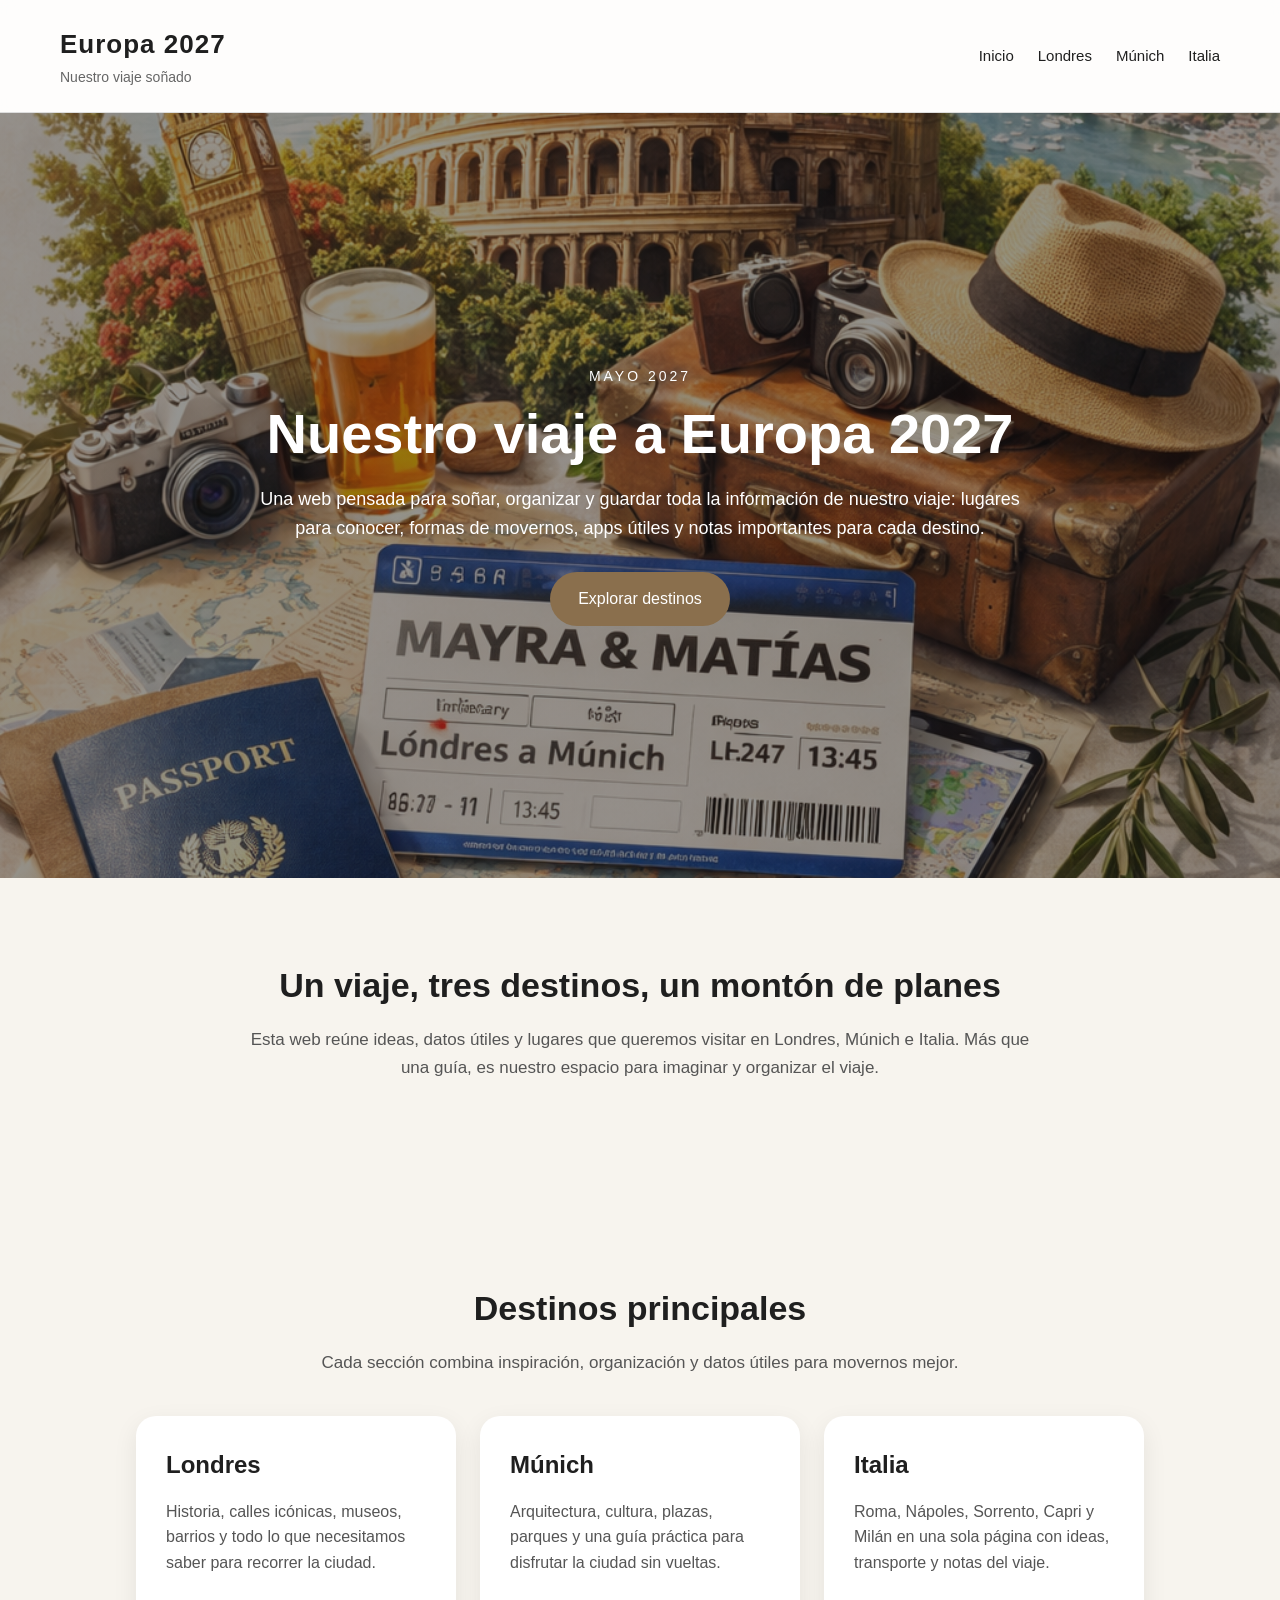
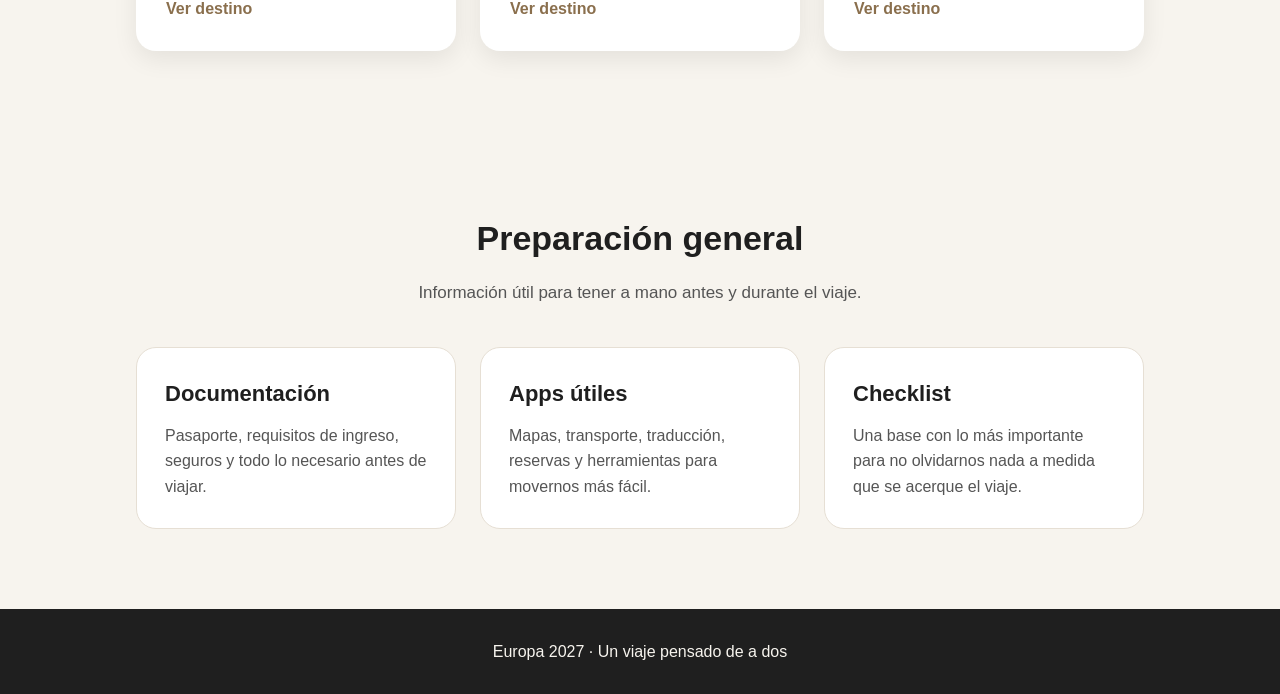
==== index.html @ 77de5775 "Eurotrip" ====
<!DOCTYPE html>
<html lang="es">
<head>
  <meta charset="UTF-8">
  <meta name="viewport" content="width=device-width, initial-scale=1.0">
  <title>Nuestro viaje a Europa 2027</title>
  <link rel="stylesheet" href="css/style.css">
</head>
<body>

  <header class="site-header">
    <div class="logo">
      <h1>Europa 2027</h1>
      <p>Nuestro viaje soñado</p>
    </div>

    <nav class="main-nav">
      <ul>
        <li><a href="index.html">Inicio</a></li>
        <li><a href="londres.html">Londres</a></li>
        <li><a href="munich.html">Múnich</a></li>
        <li><a href="italia.html">Italia</a></li>
      </ul>
    </nav>
  </header>

  <main>
    <section class="hero">
      <div class="hero-content">
        <p class="hero-tag">Mayo 2027</p>
        <h2>Nuestro viaje a Europa 2027</h2>
        <p class="hero-text">
          Una web pensada para soñar, organizar y guardar toda la información de nuestro viaje:
          lugares para conocer, formas de movernos, apps útiles y notas importantes para cada destino.
        </p>
        <a href="#destinos" class="btn">Explorar destinos</a>
      </div>
    </section>

    <section class="intro">
      <div class="section-heading">
        <h3>Un viaje, tres destinos, un montón de planes</h3>
        <p>
          Esta web reúne ideas, datos útiles y lugares que queremos visitar en Londres, Múnich e Italia.
          Más que una guía, es nuestro espacio para imaginar y organizar el viaje.
        </p>
      </div>
    </section>

    <section class="destinos" id="destinos">
      <div class="section-heading">
        <h3>Destinos principales</h3>
        <p>Cada sección combina inspiración, organización y datos útiles para movernos mejor.</p>
      </div>

      <div class="cards">
        <article class="card">
          <h4>Londres</h4>
          <p>
            Historia, calles icónicas, museos, barrios y todo lo que necesitamos saber para recorrer la ciudad.
          </p>
          <a href="londres.html" class="card-btn">Ver destino</a>
        </article>

        <article class="card">
          <h4>Múnich</h4>
          <p>
            Arquitectura, cultura, plazas, parques y una guía práctica para disfrutar la ciudad sin vueltas.
          </p>
          <a href="munich.html" class="card-btn">Ver destino</a>
        </article>

        <article class="card">
          <h4>Italia</h4>
          <p>
            Roma, Nápoles, Sorrento, Capri y Milán en una sola página con ideas, transporte y notas del viaje.
          </p>
          <a href="italia.html" class="card-btn">Ver destino</a>
        </article>
      </div>
    </section>

    <section class="preparacion">
      <div class="section-heading">
        <h3>Preparación general</h3>
        <p>Información útil para tener a mano antes y durante el viaje.</p>
      </div>

      <div class="info-boxes">
        <article class="info-box">
          <h4>Documentación</h4>
          <p>Pasaporte, requisitos de ingreso, seguros y todo lo necesario antes de viajar.</p>
        </article>

        <article class="info-box">
          <h4>Apps útiles</h4>
          <p>Mapas, transporte, traducción, reservas y herramientas para movernos más fácil.</p>
        </article>

        <article class="info-box">
          <h4>Checklist</h4>
          <p>Una base con lo más importante para no olvidarnos nada a medida que se acerque el viaje.</p>
        </article>
      </div>
    </section>
  </main>

  <footer class="site-footer">
    <p>Europa 2027 · Un viaje pensado de a dos</p>
  </footer>

</body>
</html>
---- css/style.css ----
* {
    margin: 0;
    padding: 0;
    box-sizing: border-box;
}

html {
    scroll-behavior: smooth;
}

body {
    font-family: Arial, sans-serif;
    background-color: #f7f4ee;
    color: #1f1f1f;
    line-height: 1.6;
}

/* =========================
   HEADER
========================= */
.site-header {
    display: flex;
    justify-content: space-between;
    align-items: center;
    padding: 24px 60px;
    background-color: rgba(255, 255, 255, 0.8);
    backdrop-filter: blur(8px);
    border-bottom: 1px solid #ddd;
    position: sticky;
    top: 0;
    z-index: 1000;
}

.logo h1 {
    font-size: 26px;
    letter-spacing: 1px;
}

.logo p {
    font-size: 14px;
    color: #666;
}

.main-nav ul {
    display: flex;
    list-style: none;
    gap: 24px;
}

.main-nav a {
    text-decoration: none;
    color: #1f1f1f;
    font-size: 15px;
    transition: 0.3s;
}

.main-nav a:hover {
    color: #8a6f4d;
}

/* =========================
   HERO PRINCIPAL - INDEX
========================= */
.hero {
    min-height: 85vh;
    display: flex;
    align-items: center;
    justify-content: center;
    padding: 60px 20px;
    text-align: center;
    color: #fff;
    background:
        linear-gradient(rgba(20, 20, 20, 0.45), rgba(20, 20, 20, 0.45)),
        url("../images/portada.png") center 55% / cover no-repeat;
}

.hero-content {
    max-width: 800px;
}

.hero-tag {
    font-size: 14px;
    letter-spacing: 3px;
    text-transform: uppercase;
    margin-bottom: 16px;
}

.hero h2 {
    font-size: 56px;
    margin-bottom: 20px;
    line-height: 1.1;
}

.hero-text {
    font-size: 18px;
    margin-bottom: 30px;
}

/* =========================
   BOTONES
========================= */
.btn {
    display: inline-block;
    padding: 14px 28px;
    background-color: #8a6f4d;
    color: #fff;
    text-decoration: none;
    border-radius: 999px;
    transition: 0.3s;
}

.btn:hover {
    background-color: #70593d;
}

.card-btn {
    text-decoration: none;
    color: #8a6f4d;
    font-weight: bold;
}

/* =========================
   SECCIONES GENERALES
========================= */
section {
    padding: 80px 60px;
}

.section-heading {
    max-width: 800px;
    margin: 0 auto 40px;
    text-align: center;
}

.section-heading h3 {
    font-size: 34px;
    margin-bottom: 14px;
}

.section-heading p {
    font-size: 17px;
    color: #555;
}

.city-section {
    padding: 90px 60px;
}

.alt-section {
    background-color: #efe8dc;
}

.city-block {
    border-top: 1px solid rgba(0, 0, 0, 0.06);
}

/* =========================
   CARDS
========================= */
.cards {
    display: flex;
    gap: 24px;
    flex-wrap: wrap;
    justify-content: center;
}

.card {
    width: 320px;
    background-color: #fff;
    padding: 30px;
    border-radius: 20px;
    box-shadow: 0 8px 24px rgba(0, 0, 0, 0.08);
}

.card h4 {
    font-size: 24px;
    margin-bottom: 14px;
}

.card p {
    margin-bottom: 20px;
    color: #555;
}

/* =========================
   INFO BOXES
========================= */
.info-boxes {
    display: flex;
    gap: 24px;
    flex-wrap: wrap;
    justify-content: center;
}

.info-box {
    width: 320px;
    background-color: #fff;
    padding: 28px;
    border-radius: 20px;
    border: 1px solid #e6dfd4;
}

.info-box h4 {
    margin-bottom: 12px;
    font-size: 22px;
}

.info-box p {
    color: #555;
}

/* =========================
   HERO INTERNO DE PÁGINAS
========================= */
.page-hero {
    min-height: 70vh;
    display: flex;
    align-items: center;
    justify-content: center;
    text-align: center;
    padding: 80px 20px;
    color: #fff;
}

.page-hero-content {
    max-width: 780px;
}

.page-hero-content h2 {
    font-size: 56px;
    margin-bottom: 18px;
}

.page-hero-content p {
    font-size: 18px;
}

/* =========================
   FONDOS DE CADA DESTINO
========================= */
.londres-hero {
    background:
        linear-gradient(rgba(20, 20, 20, 0.45), rgba(20, 20, 20, 0.45)),
        url("../images/londres.jpg") center 70% / cover no-repeat;
}

.munich-hero {
    background:
        linear-gradient(rgba(20, 20, 20, 0.45), rgba(20, 20, 20, 0.45)),
        url("../images/munich.jpg") center / cover no-repeat;
}

.italia-hero {
    background:
        linear-gradient(rgba(20, 20, 20, 0.45), rgba(20, 20, 20, 0.45)),
        url("../images/italia.jpg") center / cover no-repeat;
}

/* =========================
   FOOTER
========================= */
.site-footer {
    text-align: center;
    padding: 30px 20px;
    background-color: #1f1f1f;
    color: #f7f4ee;
}
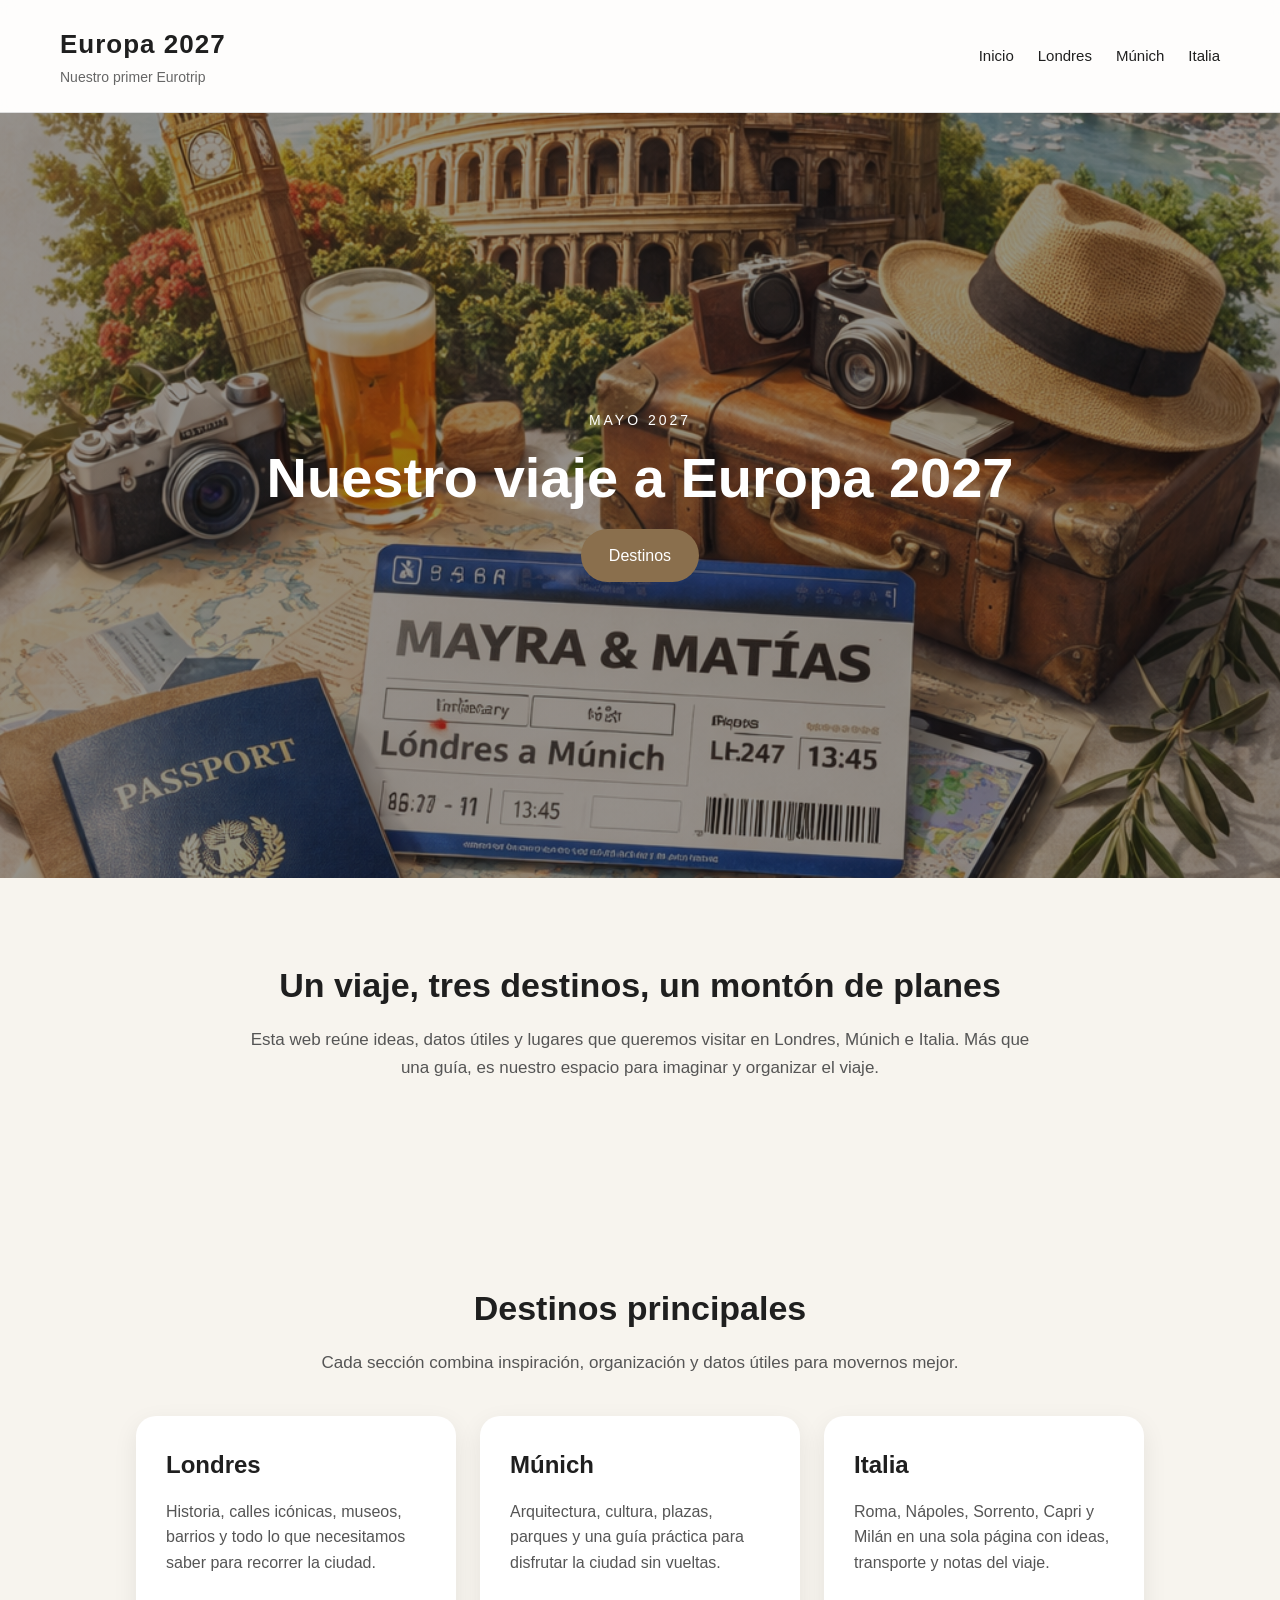
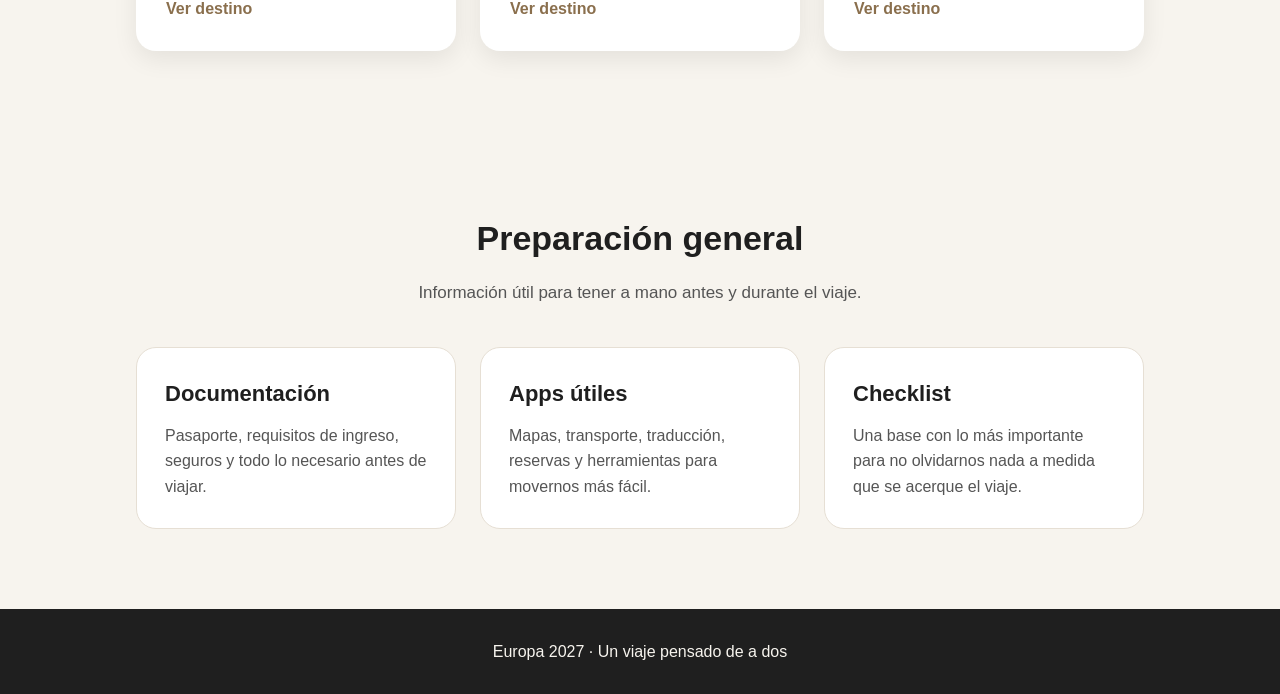
==== commit 90eaf061: "modificacion del inicio" ====
--- a/index.html
+++ b/index.html
@@ -11,7 +11,7 @@
   <header class="site-header">
     <div class="logo">
       <h1>Europa 2027</h1>
-      <p>Nuestro viaje soñado</p>
+      <p>Nuestro primer Eurotrip</p>
     </div>
 
     <nav class="main-nav">
@@ -29,11 +29,8 @@
       <div class="hero-content">
         <p class="hero-tag">Mayo 2027</p>
         <h2>Nuestro viaje a Europa 2027</h2>
-        <p class="hero-text">
-          Una web pensada para soñar, organizar y guardar toda la información de nuestro viaje:
-          lugares para conocer, formas de movernos, apps útiles y notas importantes para cada destino.
-        </p>
-        <a href="#destinos" class="btn">Explorar destinos</a>
+        
+        <a href="#destinos" class="btn">Destinos</a>
       </div>
     </section>
 
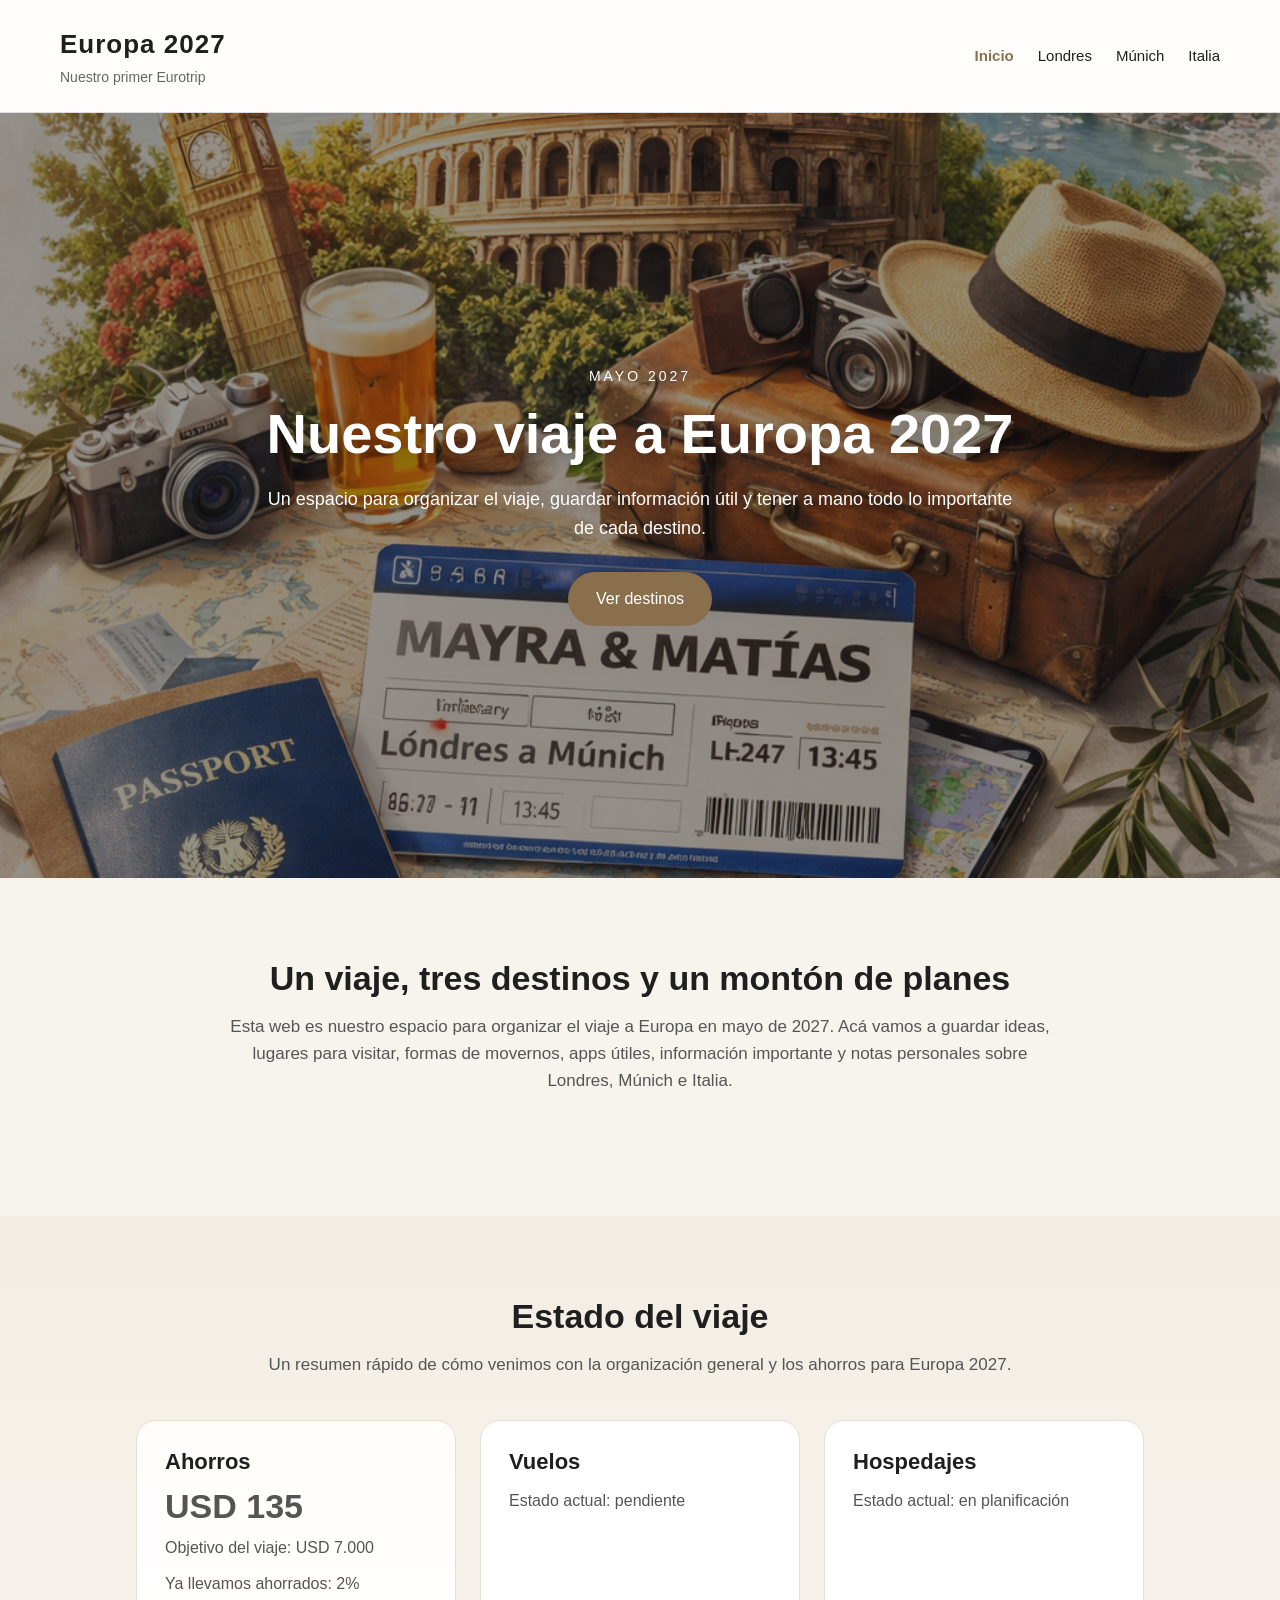
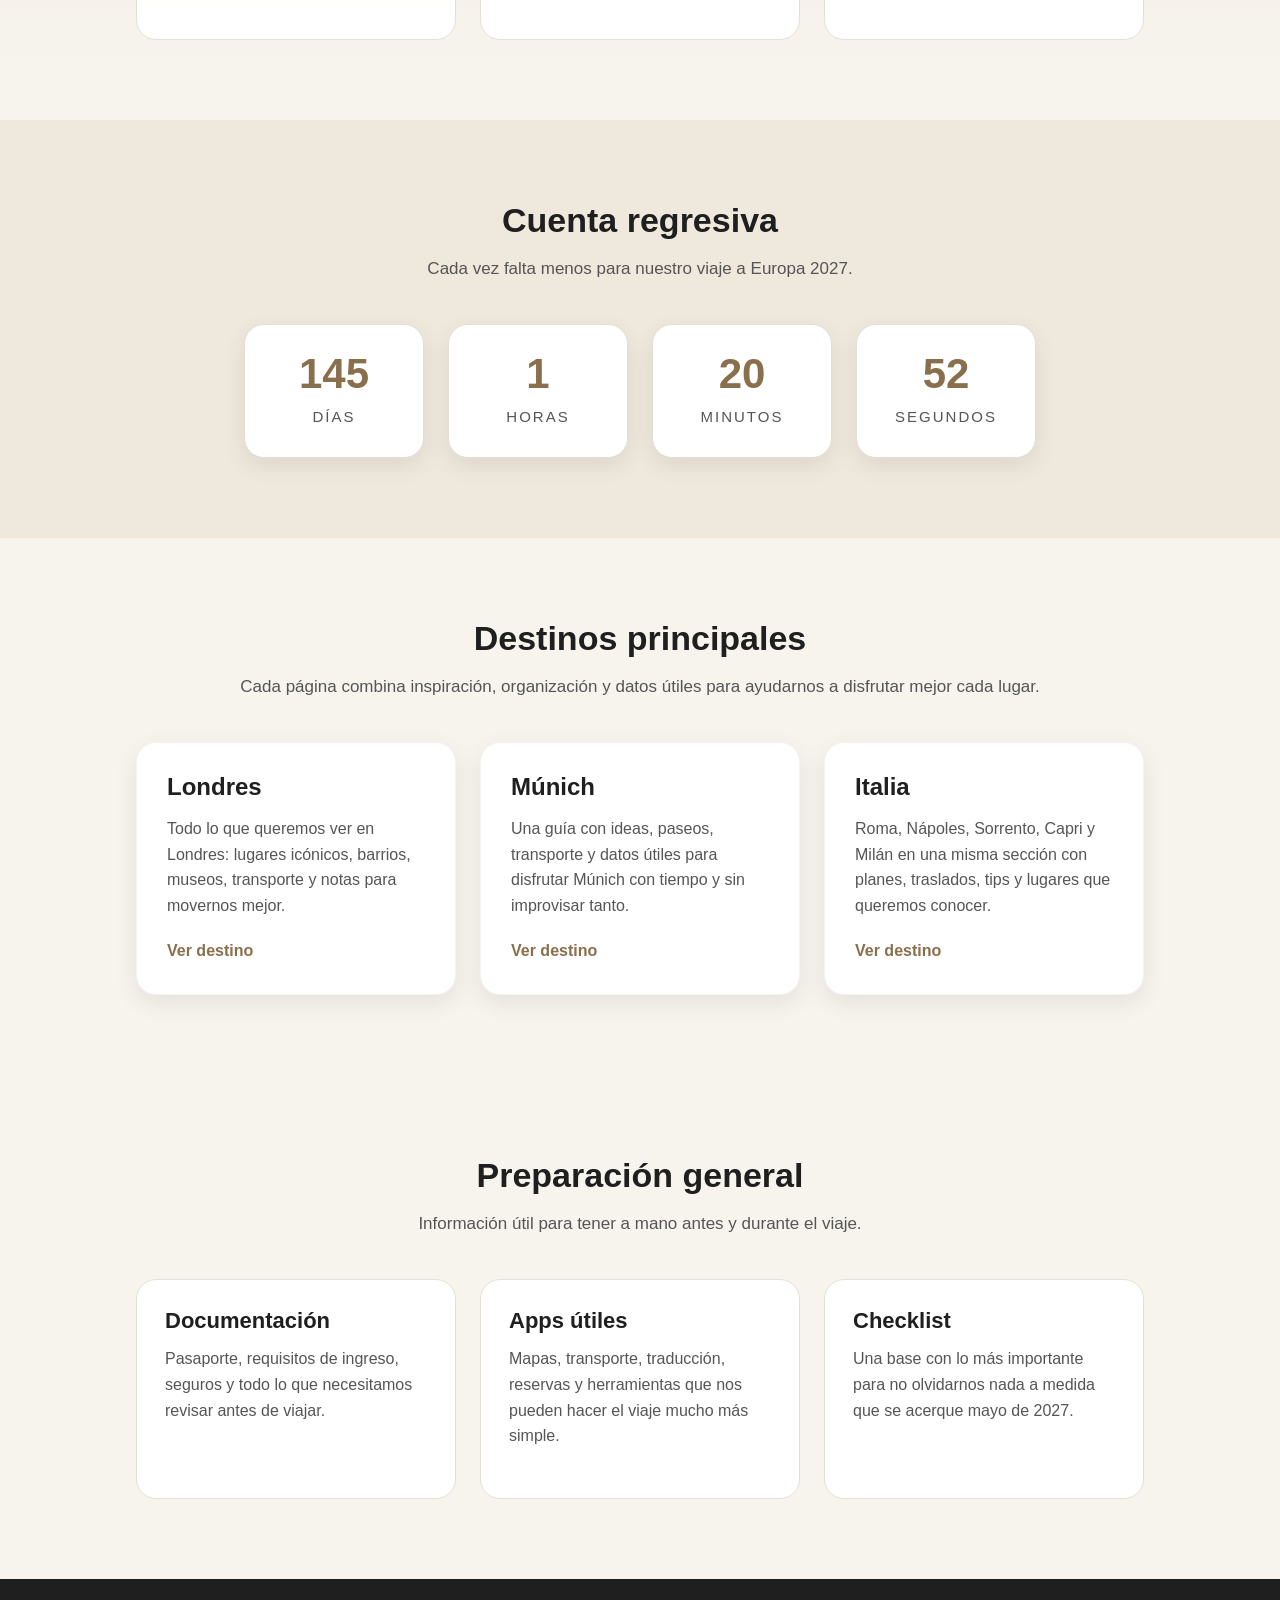
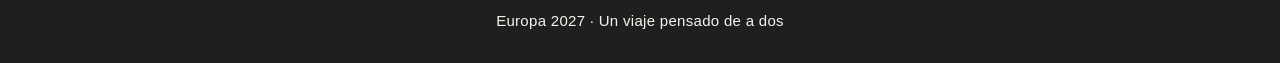
==== commit e72ee3e3: "modificacion de la web" ====
--- a/index.html
+++ b/index.html
@@ -5,6 +5,7 @@
   <meta name="viewport" content="width=device-width, initial-scale=1.0">
   <title>Nuestro viaje a Europa 2027</title>
   <link rel="stylesheet" href="css/style.css">
+  <link rel="icon" href="images/favicon.jpg" type="image/jpeg">
 </head>
 <body>
 
@@ -16,7 +17,7 @@
 
     <nav class="main-nav">
       <ul>
-        <li><a href="index.html">Inicio</a></li>
+        <li><a href="index.html" class="active">Inicio</a></li>
         <li><a href="londres.html">Londres</a></li>
         <li><a href="munich.html">Múnich</a></li>
         <li><a href="italia.html">Italia</a></li>
@@ -29,32 +30,94 @@
       <div class="hero-content">
         <p class="hero-tag">Mayo 2027</p>
         <h2>Nuestro viaje a Europa 2027</h2>
-        
-        <a href="#destinos" class="btn">Destinos</a>
+        <p class="hero-text">
+          Un espacio para organizar el viaje, guardar información útil y tener a mano todo lo importante de cada destino.
+        </p>
+        <a href="#destinos" class="btn">Ver destinos</a>
       </div>
     </section>
 
     <section class="intro">
       <div class="section-heading">
-        <h3>Un viaje, tres destinos, un montón de planes</h3>
+        <h3>Un viaje, tres destinos y un montón de planes</h3>
         <p>
-          Esta web reúne ideas, datos útiles y lugares que queremos visitar en Londres, Múnich e Italia.
-          Más que una guía, es nuestro espacio para imaginar y organizar el viaje.
-        </p>
+          Esta web es nuestro espacio para organizar el viaje a Europa en mayo de 2027.
+          Acá vamos a guardar ideas, lugares para visitar, formas de movernos, apps útiles,
+          información importante y notas personales sobre Londres, Múnich e Italia.
+        </p>
+      </div>
+    </section>
+
+    <section class="estado-viaje">
+      <div class="section-heading">
+        <h3>Estado del viaje</h3>
+        <p>
+          Un resumen rápido de cómo venimos con la organización general y los ahorros para Europa 2027.
+        </p>
+      </div>
+
+      <div class="info-boxes">
+        <article class="info-box ahorro-box">
+          <h4>Ahorros</h4>
+          <p class="monto-ahorro">USD 135</p>
+          <p>Objetivo del viaje: USD 7.000</p>
+          <p>Ya llevamos ahorrados: 2%</p>
+        </article>
+
+        <article class="info-box">
+          <h4>Vuelos</h4>
+          <p>Estado actual: pendiente</p>
+        </article>
+
+        <article class="info-box">
+          <h4>Hospedajes</h4>
+          <p>Estado actual: en planificación</p>
+        </article>
+      </div>
+    </section>
+
+    <section class="countdown-section">
+      <div class="section-heading">
+        <h3>Cuenta regresiva</h3>
+        <p>Cada vez falta menos para nuestro viaje a Europa 2027.</p>
+      </div>
+
+      <div class="countdown-box">
+        <div class="countdown-item">
+          <span id="days">0</span>
+          <p>Días</p>
+        </div>
+
+        <div class="countdown-item">
+          <span id="hours">0</span>
+          <p>Horas</p>
+        </div>
+
+        <div class="countdown-item">
+          <span id="minutes">0</span>
+          <p>Minutos</p>
+        </div>
+
+        <div class="countdown-item">
+          <span id="seconds">0</span>
+          <p>Segundos</p>
+        </div>
       </div>
     </section>
 
     <section class="destinos" id="destinos">
       <div class="section-heading">
         <h3>Destinos principales</h3>
-        <p>Cada sección combina inspiración, organización y datos útiles para movernos mejor.</p>
+        <p>
+          Cada página combina inspiración, organización y datos útiles para ayudarnos a disfrutar mejor cada lugar.
+        </p>
       </div>
 
       <div class="cards">
         <article class="card">
           <h4>Londres</h4>
           <p>
-            Historia, calles icónicas, museos, barrios y todo lo que necesitamos saber para recorrer la ciudad.
+            Todo lo que queremos ver en Londres: lugares icónicos, barrios, museos, transporte y notas para movernos mejor.
           </p>
           <a href="londres.html" class="card-btn">Ver destino</a>
         </article>
@@ -62,7 +125,7 @@
         <article class="card">
           <h4>Múnich</h4>
           <p>
-            Arquitectura, cultura, plazas, parques y una guía práctica para disfrutar la ciudad sin vueltas.
+            Una guía con ideas, paseos, transporte y datos útiles para disfrutar Múnich con tiempo y sin improvisar tanto.
           </p>
           <a href="munich.html" class="card-btn">Ver destino</a>
         </article>
@@ -70,7 +133,7 @@
         <article class="card">
           <h4>Italia</h4>
           <p>
-            Roma, Nápoles, Sorrento, Capri y Milán en una sola página con ideas, transporte y notas del viaje.
+            Roma, Nápoles, Sorrento, Capri y Milán en una misma sección con planes, traslados, tips y lugares que queremos conocer.
           </p>
           <a href="italia.html" class="card-btn">Ver destino</a>
         </article>
@@ -86,17 +149,23 @@
       <div class="info-boxes">
         <article class="info-box">
           <h4>Documentación</h4>
-          <p>Pasaporte, requisitos de ingreso, seguros y todo lo necesario antes de viajar.</p>
+          <p>
+            Pasaporte, requisitos de ingreso, seguros y todo lo que necesitamos revisar antes de viajar.
+          </p>
         </article>
 
         <article class="info-box">
           <h4>Apps útiles</h4>
-          <p>Mapas, transporte, traducción, reservas y herramientas para movernos más fácil.</p>
+          <p>
+            Mapas, transporte, traducción, reservas y herramientas que nos pueden hacer el viaje mucho más simple.
+          </p>
         </article>
 
         <article class="info-box">
           <h4>Checklist</h4>
-          <p>Una base con lo más importante para no olvidarnos nada a medida que se acerque el viaje.</p>
+          <p>
+            Una base con lo más importante para no olvidarnos nada a medida que se acerque mayo de 2027.
+          </p>
         </article>
       </div>
     </section>
@@ -106,5 +175,35 @@
     <p>Europa 2027 · Un viaje pensado de a dos</p>
   </footer>
 
+  <script>
+    const targetDate = new Date("2027-04-30T00:00:00").getTime();
+
+    function updateCountdown() {
+      const now = new Date().getTime();
+      const distance = targetDate - now;
+
+      if (distance < 0) {
+        document.getElementById("days").textContent = "0";
+        document.getElementById("hours").textContent = "0";
+        document.getElementById("minutes").textContent = "0";
+        document.getElementById("seconds").textContent = "0";
+        return;
+      }
+
+      const days = Math.floor(distance / (1000 * 60 * 60 * 24));
+      const hours = Math.floor((distance % (1000 * 60 * 60 * 24)) / (1000 * 60 * 60));
+      const minutes = Math.floor((distance % (1000 * 60 * 60)) / (1000 * 60));
+      const seconds = Math.floor((distance % (1000 * 60)) / 1000);
+
+      document.getElementById("days").textContent = days;
+      document.getElementById("hours").textContent = hours;
+      document.getElementById("minutes").textContent = minutes;
+      document.getElementById("seconds").textContent = seconds;
+    }
+
+    updateCountdown();
+    setInterval(updateCountdown, 1000);
+  </script>
+
 </body>
 </html>
--- a/css/style.css
+++ b/css/style.css
@@ -23,7 +23,7 @@
     justify-content: space-between;
     align-items: center;
     padding: 24px 60px;
-    background-color: rgba(255, 255, 255, 0.8);
+    background-color: rgba(255, 255, 255, 0.82);
     backdrop-filter: blur(8px);
     border-bottom: 1px solid #ddd;
     position: sticky;
@@ -51,11 +51,16 @@
     text-decoration: none;
     color: #1f1f1f;
     font-size: 15px;
-    transition: 0.3s;
+    transition: color 0.3s ease;
 }
 
 .main-nav a:hover {
     color: #8a6f4d;
+}
+
+.main-nav a.active {
+    color: #8a6f4d;
+    font-weight: bold;
 }
 
 /* =========================
@@ -76,6 +81,7 @@
 
 .hero-content {
     max-width: 800px;
+    padding: 0 20px;
 }
 
 .hero-tag {
@@ -89,11 +95,13 @@
     font-size: 56px;
     margin-bottom: 20px;
     line-height: 1.1;
+    text-shadow: 0 4px 18px rgba(0, 0, 0, 0.25);
 }
 
 .hero-text {
     font-size: 18px;
     margin-bottom: 30px;
+    text-shadow: 0 2px 12px rgba(0, 0, 0, 0.2);
 }
 
 /* =========================
@@ -106,17 +114,25 @@
     color: #fff;
     text-decoration: none;
     border-radius: 999px;
-    transition: 0.3s;
+    transition: transform 0.3s ease, background-color 0.3s ease, box-shadow 0.3s ease;
 }
 
 .btn:hover {
     background-color: #70593d;
+    transform: translateY(-2px);
+    box-shadow: 0 8px 18px rgba(0, 0, 0, 0.15);
 }
 
 .card-btn {
+    display: inline-block;
     text-decoration: none;
     color: #8a6f4d;
     font-weight: bold;
+    transition: color 0.3s ease;
+}
+
+.card-btn:hover {
+    color: #70593d;
 }
 
 /* =========================
@@ -127,14 +143,15 @@
 }
 
 .section-heading {
-    max-width: 800px;
-    margin: 0 auto 40px;
+    max-width: 820px;
+    margin: 0 auto 42px;
     text-align: center;
 }
 
 .section-heading h3 {
     font-size: 34px;
     margin-bottom: 14px;
+    line-height: 1.2;
 }
 
 .section-heading p {
@@ -142,6 +159,14 @@
     color: #555;
 }
 
+.section-kicker {
+    font-size: 13px;
+    text-transform: uppercase;
+    letter-spacing: 3px;
+    color: #8a6f4d;
+    margin-bottom: 12px;
+}
+
 .city-section {
     padding: 90px 60px;
 }
@@ -152,6 +177,35 @@
 
 .city-block {
     border-top: 1px solid rgba(0, 0, 0, 0.06);
+}
+
+/* =========================
+   ESTADO DEL VIAJE / AHORROS
+========================= */
+.estado-viaje {
+    background: linear-gradient(180deg, #f3ede3 0%, #f7f4ee 100%);
+}
+
+.ahorro-box {
+    border: 1px solid #d8c7ae;
+    background: linear-gradient(180deg, #fffdf9 0%, #fff 100%);
+}
+
+.monto-ahorro {
+    font-size: 34px;
+    line-height: 1.1;
+    font-weight: bold;
+    color: #8a6f4d;
+    margin-bottom: 12px;
+}
+
+/* =========================
+   CONTENEDORES DE TARJETAS
+========================= */
+.cards,
+.info-boxes {
+    max-width: 1100px;
+    margin: 0 auto;
 }
 
 /* =========================
@@ -166,15 +220,24 @@
 
 .card {
     width: 320px;
+    min-height: 250px;
     background-color: #fff;
     padding: 30px;
     border-radius: 20px;
     box-shadow: 0 8px 24px rgba(0, 0, 0, 0.08);
+    border: 1px solid rgba(138, 111, 77, 0.08);
+    transition: transform 0.3s ease, box-shadow 0.3s ease;
+}
+
+.card:hover {
+    transform: translateY(-8px);
+    box-shadow: 0 14px 30px rgba(0, 0, 0, 0.12);
 }
 
 .card h4 {
     font-size: 24px;
     margin-bottom: 14px;
+    line-height: 1.2;
 }
 
 .card p {
@@ -182,6 +245,10 @@
     color: #555;
 }
 
+.card p:last-child {
+    margin-bottom: 0;
+}
+
 /* =========================
    INFO BOXES
 ========================= */
@@ -194,19 +261,32 @@
 
 .info-box {
     width: 320px;
+    min-height: 220px;
     background-color: #fff;
     padding: 28px;
     border-radius: 20px;
     border: 1px solid #e6dfd4;
+    transition: transform 0.3s ease, box-shadow 0.3s ease;
+}
+
+.info-box:hover {
+    transform: translateY(-6px);
+    box-shadow: 0 10px 24px rgba(0, 0, 0, 0.08);
 }
 
 .info-box h4 {
     margin-bottom: 12px;
     font-size: 22px;
+    line-height: 1.2;
 }
 
 .info-box p {
     color: #555;
+    margin-bottom: 10px;
+}
+
+.info-box p:last-child {
+    margin-bottom: 0;
 }
 
 /* =========================
@@ -224,15 +304,19 @@
 
 .page-hero-content {
     max-width: 780px;
+    padding: 0 20px;
 }
 
 .page-hero-content h2 {
     font-size: 56px;
     margin-bottom: 18px;
+    line-height: 1.1;
+    text-shadow: 0 4px 18px rgba(0, 0, 0, 0.25);
 }
 
 .page-hero-content p {
     font-size: 18px;
+    text-shadow: 0 2px 12px rgba(0, 0, 0, 0.2);
 }
 
 /* =========================
@@ -254,6 +338,74 @@
     background:
         linear-gradient(rgba(20, 20, 20, 0.45), rgba(20, 20, 20, 0.45)),
         url("../images/italia.jpg") center / cover no-repeat;
+}
+
+/* =========================
+   BLOQUES ÚTILES DE DESTINOS
+========================= */
+.city-section .cards .card,
+.city-section .info-boxes .info-box {
+    position: relative;
+    overflow: hidden;
+}
+
+.city-section .cards .card::before,
+.city-section .info-boxes .info-box::before {
+    content: "";
+    position: absolute;
+    top: 0;
+    left: 0;
+    width: 100%;
+    height: 4px;
+    background-color: #8a6f4d;
+    opacity: 0.16;
+}
+
+.alt-section .cards .card,
+.alt-section .info-box {
+    background-color: #fcfaf6;
+}
+
+/* =========================
+   COUNTDOWN
+========================= */
+.countdown-section {
+    background-color: #efe8dc;
+}
+
+.countdown-box {
+    max-width: 1000px;
+    margin: 0 auto;
+    display: flex;
+    justify-content: center;
+    gap: 24px;
+    flex-wrap: wrap;
+}
+
+.countdown-item {
+    width: 180px;
+    background-color: #fff;
+    padding: 28px 20px;
+    border-radius: 20px;
+    text-align: center;
+    box-shadow: 0 8px 24px rgba(0, 0, 0, 0.08);
+    border: 1px solid #e6dfd4;
+}
+
+.countdown-item span {
+    display: block;
+    font-size: 42px;
+    font-weight: bold;
+    color: #8a6f4d;
+    line-height: 1;
+    margin-bottom: 10px;
+}
+
+.countdown-item p {
+    font-size: 15px;
+    color: #555;
+    text-transform: uppercase;
+    letter-spacing: 2px;
 }
 
 /* =========================
@@ -264,4 +416,9 @@
     padding: 30px 20px;
     background-color: #1f1f1f;
     color: #f7f4ee;
+}
+
+.site-footer p {
+    font-size: 15px;
+    letter-spacing: 0.3px;
 }
